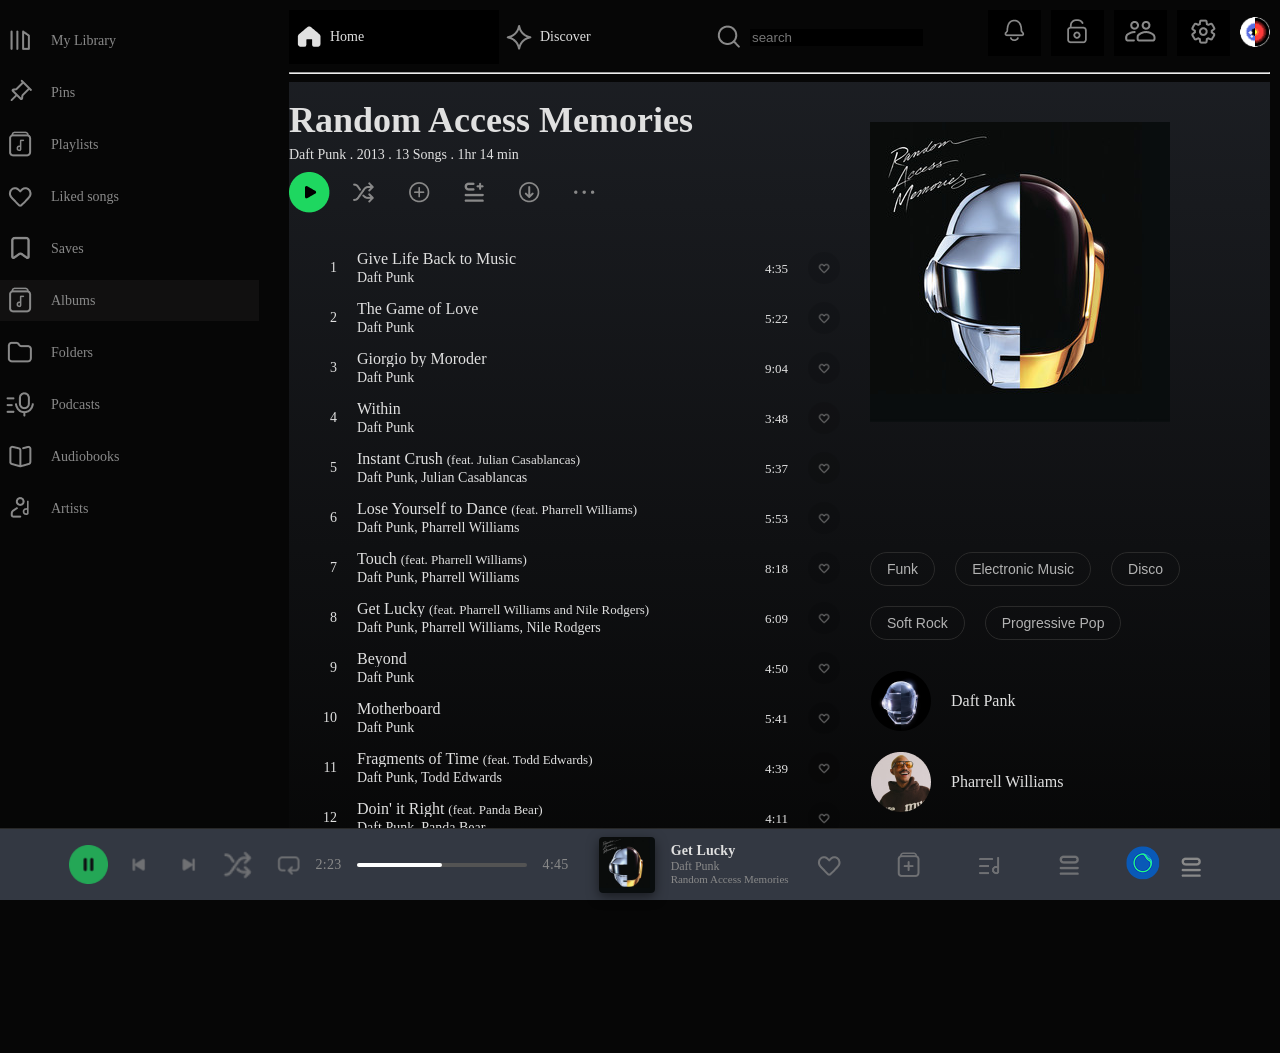
==== album.html @ 06f9d7bf "complete album page" ====
<!DOCTYPE html>
<html lang="en">
<head>
    <meta charset="UTF-8">
    <meta name="viewport" content="width=device-width, initial-scale=1.0">
    <title>Spotify</title>
    <link rel="stylesheet" href="assets/css/reset.css">
    <link rel="stylesheet" href="assets/css/style.css">
</head>
<body>
    
    <section class="main_structure">
            <!-- aside section -->
        <aside class="side-nav">
            <!-- side navigation -->
            <nav class="aside_nav">
                <ul class="aside_nav_items">
                    <li class="main_pages">
                        <div class="each_page">
                            <img src="assets/images/aside/library.png" alt="library icon">
                            <a href="#">My Library</a>
                        </div>
                        <div class="each_page">
                            <img src="assets/images/aside/pin.png" alt="pin icon">
                            <a href="#">Pins</a>
                        </div>
                        <div class="each_page">
                            <img src="assets/images/aside/albums.png" alt="playlist icon">
                            <a href="#">Playlists</a>
                        </div>
                        <div class="each_page">
                            <img src="assets/images/aside/like.png" alt="like icon">
                            <a href="#">Liked songs</a>
                        </div>
                        <div class="each_page">
                            <img src="assets/images/aside/save.png" alt="save icon">
                            <a href="#">Saves</a>
                        </div>
                        <div class="each_page" id="album">
                            <img src="assets/images/aside/albums.png" alt="album icon">
                            <a href="#">Albums</a>
                        </div>
                        <div class="each_page">
                            <img src="assets/images/aside/folder.png" alt="folder icon">
                            <a href="#">Folders</a>
                        </div>
                        <div class="each_page">
                            <img src="assets/images/aside/podcast.png" alt="podcast icon">
                            <a href="#">Podcasts</a>
                        </div>
                        <div class="each_page">
                            <img src="assets/images/aside/audiobook.png" alt="audiobook icon">
                            <a href="#">Audiobooks</a>
                        </div>
                        <div class="each_page">
                            <img src="assets/images/aside/artist.png" alt="artist icon">
                            <a href="#">Artists</a>
                        </div>

                    </li>
                </ul>
            </nav>

        </aside>
        <!-- page header -->
        <section class="first_page">
                <!-- header -->
            <header class="header">
                <nav class="nav_section">
                    <!-- header's main navigation -->
                    <section class="main_section">
                        <div class="home" id="home">
                            <img class="header_btn" src="assets/images/header/home.png" alt="home logo">
                            <a href="index.html">Home</a>
                        </div>
                        <div class="discover">
                            <img class="header_btn" src="assets/images/header/discover.png" alt="discover logo">
                            <a href="#">Discover</a>
                        </div>
                        <div class="search">
                            <img class="header_btn" src="assets/images/header/search.png" alt="search">
                            <input type="text" placeholder="search">
                        </div>
                    </section>
                </nav>

                <!-- action buttons -->
                <section class="actions">
                    <button><img src="assets/images/header/notification.png" alt="notification icon"></button>
                    <button><img src="assets/images/header/lock.png" alt="lock icon"></button>
                    <button><a href="friends.html"><img src="assets/images/header/friends.png" alt="friend icon"></a></button>
                    <button><img src="assets/images/header/settings.png" alt="settings icon"></button>
                    <img class="profile" src="assets/images/header/profile.png" alt="profile picture">
                </section>

            </header>
            <hr>

            <!-- main section -->
            <main class="main_album">
                <section class="playlist">
                    <section class="intro">
                        <h2>Random Access Memories</h2>
                        <p><i>Daft Punk</i> . 2013 . 13 Songs . 1hr 14 min </p>
                        <div class="act">
                            <img src="assets/images/album/pause.png" alt="pause">
                            <img src="assets/images/album/switch.png" alt="switch">
                            <img src="assets/images/album/add.png" alt="add">
                            <img src="assets/images/album/reply.png" alt="reply">
                            <img src="assets/images/album/ofline.png" alt="ofline">
                            <img src="assets/images/album/dots.png" alt="more">
                        </div>
                    </section>
                    <!-- Tracklist Section -->
                    <section class="list">
                    <div class="track-item">
                        <span class="track-number">1</span>
                        <div class="track-info">
                            <span class="track-title">Give Life Back to Music</span>
                            <span class="track-artist">Daft Punk</span>
                        </div>
                        <span class="track-duration">4:35</span>
                        <button class="track-like" aria-label="Like">
                            <img src="assets/images/album/pc-like.png" alt="like">
                        </button>
                    </div>

                    <div class="track-item">
                        <span class="track-number">2</span>
                        <div class="track-info">
                            <span class="track-title">The Game of Love</span>
                            <span class="track-artist">Daft Punk</span>
                        </div>
                        <span class="track-duration">5:22</span>
                        <button class="track-like" aria-label="Like">
                            <img src="assets/images/album/pc-like.png" alt="like">
                        </button>
                    </div>

                    <div class="track-item">
                        <span class="track-number">3</span>
                        <div class="track-info">
                            <span class="track-title">Giorgio by Moroder</span>
                            <span class="track-artist">Daft Punk</span>
                        </div>
                        <span class="track-duration">9:04</span>
                        <button class="track-like" aria-label="Like">
                            <img src="assets/images/album/pc-like.png" alt="like">
                        </button>
                    </div>

                    <div class="track-item">
                        <span class="track-number">4</span>
                        <div class="track-info">
                            <span class="track-title">Within</span>
                            <span class="track-artist">Daft Punk</span>
                        </div>
                        <span class="track-duration">3:48</span>
                        <button class="track-like" aria-label="Like">
                            <img src="assets/images/album/pc-like.png" alt="like">
                        </button>
                    </div>

                    <div class="track-item">
                        <span class="track-number">5</span>
                        <div class="track-info">
                            <span class="track-title">Instant Crush <span class="track-feat">(feat. Julian Casablancas)</span></span>
                            <span class="track-artist">Daft Punk, Julian Casablancas</span>
                        </div>
                        <span class="track-duration">5:37</span>
                        <button class="track-like" aria-label="Like">
                            <img src="assets/images/album/pc-like.png" alt="like">
                        </button>
                    </div>

                    <div class="track-item">
                        <span class="track-number">6</span>
                        <div class="track-info">
                            <span class="track-title">Lose Yourself to Dance <span class="track-feat">(feat. Pharrell Williams)</span></span>
                            <span class="track-artist">Daft Punk, Pharrell Williams</span>
                        </div>
                        <span class="track-duration">5:53</span>
                        <button class="track-like" aria-label="Like">
                            <img src="assets/images/album/pc-like.png" alt="like">
                        </button>
                    </div>

                    <div class="track-item">
                        <span class="track-number">7</span>
                        <div class="track-info">
                            <span class="track-title">Touch <span class="track-feat">(feat. Pharrell Williams)</span></span>
                            <span class="track-artist">Daft Punk, Pharrell Williams</span>
                        </div>
                        <span class="track-duration">8:18</span>
                        <button class="track-like" aria-label="Like">
                            <img src="assets/images/album/pc-like.png" alt="like">
                        </button>
                    </div>

                    <div class="track-item">
                        <span class="track-number">8</span>
                        <div class="track-info">
                            <span class="track-title">Get Lucky <span class="track-feat">(feat. Pharrell Williams and Nile Rodgers)</span></span>
                            <span class="track-artist">Daft Punk, Pharrell Williams, Nile Rodgers</span>
                        </div>
                        <span class="track-duration">6:09</span>
                        <button class="track-like" aria-label="Like">
                            <img src="assets/images/album/pc-like.png" alt="like">
                        </button>
                    </div>

                    <div class="track-item">
                        <span class="track-number">9</span>
                        <div class="track-info">
                            <span class="track-title">Beyond</span>
                            <span class="track-artist">Daft Punk</span>
                        </div>
                        <span class="track-duration">4:50</span>
                        <button class="track-like" aria-label="Like">
                            <img src="assets/images/album/pc-like.png" alt="like">
                        </button>
                    </div>

                    <div class="track-item">
                        <span class="track-number">10</span>
                        <div class="track-info">
                            <span class="track-title">Motherboard</span>
                            <span class="track-artist">Daft Punk</span>
                        </div>
                        <span class="track-duration">5:41</span>
                        <button class="track-like" aria-label="Like">
                            <img src="assets/images/album/pc-like.png" alt="like">
                        </button>
                    </div>

                    <div class="track-item">
                        <span class="track-number">11</span>
                        <div class="track-info">
                            <span class="track-title">Fragments of Time <span class="track-feat">(feat. Todd Edwards)</span></span>
                            <span class="track-artist">Daft Punk, Todd Edwards</span>
                        </div>
                        <span class="track-duration">4:39</span>
                        <button class="track-like" aria-label="Like">
                            <img src="assets/images/album/pc-like.png" alt="like">
                        </button>
                    </div>

                    <div class="track-item">
                        <span class="track-number">12</span>
                        <div class="track-info">
                            <span class="track-title">Doin' it Right <span class="track-feat">(feat. Panda Bear)</span></span>
                            <span class="track-artist">Daft Punk, Panda Bear</span>
                        </div>
                        <span class="track-duration">4:11</span>
                        <button class="track-like" aria-label="Like">
                            <img src="assets/images/album/pc-like.png" alt="like">
                        </button>
                    </div>

                    <div class="track-item">
                        <span class="track-number">13</span>
                        <div class="track-info">
                            <span class="track-title">Contact</span>
                            <span class="track-artist">Daft Punk</span>
                        </div>
                        <span class="track-duration">6:21</span>
                        <button class="track-like" aria-label="Like">
                            <img src="assets/images/album/pc-like.png" alt="like">
                        </button>
                    </div>
                    </section>

                    
                </section>
                <section class="cover">
                    <div class="cover_photo">
                        <img src="assets/images/album/cover.png" alt="cover photo">
                    </div>
                    <div class="btns">
                        <button>Funk</button>
                        <button>Electronic Music</button>
                        <button>Disco</button>
                        <button>Soft Rock</button>
                        <button>Progressive Pop</button>
                    </div>
                    <div class="authors">
                        <div class="each">
                            <img src="assets/images/album/punk.png" alt="Punk">
                            <p>Daft Pank</p>
                        </div>
                        <div class="each">
                            <img src="assets/images/album/williams.png" alt="williams">
                            <p>Pharrell Williams</p>
                        </div>
                        <div class="each">
                            <img src="assets/images/album/rodgers.png" alt="rodgers">
                            <p>Nile Rodgers</p>
                        </div>
                    </div>

                </section>

            </main>

            <footer class="player">
            <!-- controls -->
            <section class="player-controle">
                <div class="controls">
                    <img src="assets/images/footer/pause.png" alt="pause">
                    <img src="assets/images/footer/left.png" alt="left">
                    <img src="assets/images/footer/right.png" alt="right">
                    <img src="assets/images/footer/switch.png" alt="switch">
                    <img src="assets/images/footer/reply.png" alt=reply>
                </div>
                <div class="progress-section">
                    <span>2:23</span>

                    <div class="progress-bar">
                        <div class="progress"></div>
                    </div>

                    <span>4:45</span>
                </div>
            </section>
            <section class="music_and_buttons">
                <!-- Track info -->
                <section class="music">
                    <div class="music_info">
                        <img src="assets/images/footer/song.png" alt="album cover">
                        <div class="track-info">
                            <p class="track-title">Get Lucky</p>
                            <p class="artist">Daft Punk</p>
                            <p class="band">Random Access Memories</p>
                        </div>
                    </div>
                    
                    <div class="track-actions">
                        <img src="assets/images/footer/like.png" alt="like">
                        <img src="assets/images/footer/add.png" alt="add">
                        <img src="assets/images/footer/lyrics.png" alt="playlist">
                        <img src="assets/images/footer/queue.png" alt="queue">
                    </div>
                </section>


                <!-- actions -->
                <section class="player-right">

                    <img src="assets/images/footer/DJ.png" alt="dj">
                    <img src="assets/images/footer/pc-queue.png" alt="pc-queue">

                </section>
                <section class="mobile_icon">
                    <img src="assets/images/footer/mob2.png" alt="add">
                    <img src="assets/images/footer/mob1.png" alt="like">
                </section>

                <section class="footer_nav">
                    <a><img src="assets/images/footer/home.png" alt="home"></a>
                    <a href="#discover"><img src="assets/images/footer/discover.png" alt="discover"></a>
                    <a><img src="assets/images/footer/search.png" alt="search"></a>
                    <a href="mobile_library.html"><img src="assets/images/footer/library.png" alt="library"></a>
                    <a><img src="assets/images/footer/me.png" alt="me"></a>
                    
                </section>
            </section>

            </footer>
        </section>

    </section>

    
    
</body>
</html>
---- assets/css/style.css ----
.first_page {
  flex: 1;
  padding: 10px;
  overflow-x: hidden;
}
.first_page .header {
  display: flex;
  justify-content: center;
  justify-content: space-between;
  max-width: 100%;
}
.first_page .header .main_section {
  display: flex;
  align-items: center;
  text-align: center;
  justify-content: space-between;
}
.first_page .header .main_section .home {
  background-color: rgb(17, 16, 16);
}
.first_page .header .main_section .home, .first_page .header .main_section .discover, .first_page .header .main_section .search {
  width: 210px;
  height: 54px;
  display: flex;
  text-align: center;
  align-items: center;
}
.first_page .header .main_section .home a, .first_page .header .main_section .discover a, .first_page .header .main_section .search a {
  color: #E0E0E0;
  font-weight: 400;
  font-size: 14px;
  letter-spacing: 3%;
}
.first_page .header .main_section .home input, .first_page .header .main_section .discover input, .first_page .header .main_section .search input {
  background-color: black;
  border: none;
  outline: none;
  color: #E0E0E0;
}
.first_page .header .actions {
  gap: 10px;
  display: flex;
  align-items: flex-start;
}
.first_page .header .actions button {
  border: none;
  cursor: pointer;
  background-color: black;
}
.first_page .header .actions .profile {
  width: 30px;
  height: 30px;
  margin-top: 7px;
}

@media (max-width: 1240px) {
  .first_page .header {
    padding: 0 10px;
  }
  .first_page .header .main_section {
    gap: 10px;
  }
  .first_page .header .main_section .home, .first_page .header .main_section .discover, .first_page .header .main_section .search {
    width: 90%;
    height: 48px;
  }
  .first_page .header .main_section .home a, .first_page .header .main_section .discover a, .first_page .header .main_section .search a {
    font-size: 10px;
  }
  .first_page .header .main_section .home input, .first_page .header .main_section .discover input, .first_page .header .main_section .search input {
    width: 80%;
    font-size: 10px;
  }
  .first_page .header .actions {
    gap: 6px;
  }
  .first_page .header .actions button {
    padding: 4px;
    max-width: 70%;
  }
  .first_page .header .actions .profile {
    width: 26px;
    height: 26px;
  }
}
@media (max-width: 768px) {
  .first_page .header .main_section .discover {
    width: 100px;
  }
  .first_page .header .main_section .home {
    width: 100px;
  }
  .first_page .header .main_section .search {
    width: 100px;
  }
  .first_page .header .actions {
    display: none;
  }
}
@media (max-width: 650px) {
  .first_page .header {
    display: none;
  }
  .first_page hr {
    display: none;
  }
}
.player {
  position: fixed;
  bottom: 0;
  left: 0;
  right: 0;
  height: 72px;
  background-color: #333842;
  border-top: 1px solid #282828;
  display: flex;
  align-items: center;
  justify-content: center;
  gap: 30px;
  padding: 0 16px;
  z-index: 100;
}
.player-controle {
  display: flex;
  align-items: center;
  gap: 6px;
  flex: 1;
  max-width: 40%;
}
.player-controle .controls {
  display: flex;
  align-items: center;
  gap: 10px;
}
.player-controle .controls img {
  width: 40px;
  height: 40px;
  cursor: pointer;
  opacity: 0.7;
  transition: opacity 0.2s ease, transform 0.2s ease;
}
.player-controle .progress-section {
  display: flex;
  align-items: center;
  gap: 10px;
  width: 100%;
}
.player-controle .progress-section span {
  font-size: 14px;
  color: #898989;
  min-width: 32px;
  letter-spacing: 0.02em;
}
.player-controle .progress-section span:last-child {
  text-align: right;
}
.player-controle .progress-section .progress-bar {
  flex: 1;
  height: 4px;
  background: #535353;
  border-radius: 2px;
  cursor: pointer;
  position: relative;
  transition: height 0.4s ease;
}
.player-controle .progress-section .progress-bar .progress {
  width: 50%;
  height: 100%;
  background: #ffffff;
  border-radius: 2px;
  position: relative;
  transition: background 0.4s ease;
}
.player .music_and_buttons {
  display: flex;
  justify-content: space-between;
  align-items: center;
  gap: 30px;
}
.player .music_and_buttons .music {
  display: flex;
  align-items: center;
  flex: 1;
  justify-content: space-between;
  gap: 20px;
  min-width: 0;
}
.player .music_and_buttons .music .music_info {
  display: flex;
  align-items: center;
  gap: 16px;
}
.player .music_and_buttons .music .music_info img {
  width: 56px;
  height: 56px;
  border-radius: 4px;
  object-fit: cover;
  box-shadow: 0 4px 12px rgba(0, 0, 0, 0.5);
  flex-shrink: 0;
}
.player .music_and_buttons .music .music_info .track-info {
  display: flex;
  flex-direction: column;
  gap: 2px;
  min-width: 0;
}
.player .music_and_buttons .music .music_info .track-info p {
  margin: 0;
  white-space: nowrap;
  overflow: hidden;
}
.player .music_and_buttons .music .music_info .track-info .track-title {
  font-size: 14px;
  font-weight: 600;
  color: #E0E0E0;
  letter-spacing: 0.01em;
}
.player .music_and_buttons .music .music_info .track-info .track-title:hover {
  text-decoration: underline;
  cursor: pointer;
}
.player .music_and_buttons .music .music_info .track-info .artist {
  font-size: 12px;
  color: #898989;
}
.player .music_and_buttons .music .music_info .track-info .band {
  font-size: 11px;
  color: #898989;
}
.player .music_and_buttons .music .track-actions {
  display: flex;
  align-items: center;
  gap: 40px;
  flex-shrink: 0;
}
.player .music_and_buttons .music .track-actions img {
  width: 40px;
  height: 40px;
  box-shadow: none;
  border-radius: 0;
  cursor: pointer;
  opacity: 0.7;
  transition: opacity 0.2s ease, transform 0.2s ease;
}
.player .music_and_buttons-right {
  display: flex;
  align-items: center;
  gap: 16px;
  flex: 1;
}
.player .music_and_buttons-right img {
  width: 40px;
  height: 40px;
  cursor: pointer;
  opacity: 0.7;
  transition: opacity 0.2s ease, transform 0.2s ease;
}
.player .mobile_icon {
  display: none;
}
.player .footer_nav {
  display: none;
}
@media (max-width: 1240px) {
  .player .music_and_buttons .track-actions, .player .music_and_buttons-right, .player-controle {
    display: none;
  }
}
@media (max-width: 650px) {
  .player {
    display: flex;
    justify-content: center;
    padding: 0 8px;
    bottom: 70px;
  }
  .player .music_and_buttons {
    justify-content: center;
    gap: 8px;
  }
  .player .music_and_buttons .music {
    display: flex;
    justify-content: center;
  }
  .player .music_and_buttons .music .track-actions {
    display: none;
  }
  .player .music_and_buttons .music .music_info {
    gap: 8px;
    display: flex;
    justify-content: center;
  }
  .player .music_and_buttons-right {
    display: none;
  }
  .player .music_and_buttons .player-right {
    display: none;
  }
  .player-controle {
    display: none;
  }
  .player .mobile_icon {
    display: flex;
  }
  .player .footer_nav {
    position: fixed;
    bottom: 0;
    left: 0;
    right: 0;
    height: 72px;
    background-color: #1b1f26;
    border-top: 1px solid #333842;
    display: flex;
    align-items: center;
    justify-content: center;
    gap: 30px;
    padding: 0 16px;
    z-index: 100;
  }
  .player .footer_nav a {
    background-color: #1b1f26;
    cursor: pointer;
  }
}

.main {
  margin: 20px;
  margin-bottom: 150px;
}
.main .filters {
  display: flex;
  gap: 10px;
}
.main .filters button {
  width: 88px;
  height: 35px;
  border-radius: 8px;
  border-style: none;
  background-color: rgba(32, 32, 32, 0.5019607843);
  color: #E0E0E0;
  font-weight: 400;
  font-size: 14px;
  cursor: pointer;
}
.main .filters .full_btn {
  background-color: #E0E0E0;
  color: #111111;
}
.main .scroll {
  display: flex;
  justify-content: space-between;
  align-items: center;
  text-align: center;
  margin: 20px;
}
.main .scroll h2 {
  font-size: 20px;
  font-weight: 700;
  color: #E0E0E0;
  letter-spacing: 3%;
}
.main .mobile_first_section {
  display: none;
}
.main .made_for_you {
  display: flex;
  justify-content: space-between;
  gap: 10px;
}
.main .made_for_you .scroll {
  display: flex;
  justify-content: space-between;
  align-items: center;
  text-align: center;
  margin: 20px;
}
.main .made_for_you .scroll h2 {
  font-size: 20px;
  font-weight: 700;
  color: #E0E0E0;
  letter-spacing: 3%;
}
.main .made_for_you .each_pl {
  display: flex;
  flex-direction: column;
}
.main .made_for_you .each_pl .pl_photo img {
  width: 141px;
  height: 150px;
}
.main .made_for_you .each_pl .pl_info {
  display: flex;
  flex-direction: column;
  width: 141px;
  gap: 5px;
}
.main .made_for_you .each_pl .pl_info .pl_name {
  display: flex;
  justify-content: space-between;
  padding: 5px;
}
.main .made_for_you .each_pl .pl_info .pl_name .pl_title {
  color: #E0E0E0;
  font-weight: 500;
  font-size: 14px;
  letter-spacing: 3%;
}
.main .made_for_you .each_pl .pl_info .pl_name .pl_num {
  font-weight: 500;
  font-size: 14px;
  letter-spacing: 3%;
}
.main .made_for_you .each_pl .pl_info .pl_name #green {
  color: #95E6D3;
}
.main .made_for_you .each_pl .pl_info .pl_name #pink {
  color: #CE6E9A;
}
.main .made_for_you .each_pl .pl_info .pl_name #yellow {
  color: #C3E7B7;
}
.main .made_for_you .each_pl .pl_info p {
  color: #898989;
  font-weight: 500;
  font-size: 12px;
  letter-spacing: 3%;
}
.main .your_top_mixes {
  display: flex;
  justify-content: space-between;
  gap: 8px;
}
.main .your_top_mixes .each_pl {
  display: flex;
  flex-direction: column;
}
.main .your_top_mixes .each_pl .pl_photo img {
  width: 141px;
  height: 150px;
}
.main .your_top_mixes .each_pl .pl_info {
  display: flex;
  flex-direction: column;
  width: 141px;
  gap: 5px;
}
.main .your_top_mixes .each_pl .pl_info .pl_name {
  display: flex;
  justify-content: space-between;
  padding: 5px;
}
.main .your_top_mixes .each_pl .pl_info .pl_name .pl_title {
  color: #E0E0E0;
  font-weight: 500;
  font-size: 14px;
  letter-spacing: 3%;
}
.main .your_top_mixes .each_pl .pl_info .pl_name .pl_num {
  font-weight: 500;
  font-size: 14px;
  letter-spacing: 3%;
}
.main .your_top_mixes .each_pl .pl_info .pl_name #green {
  color: #95E6D3;
}
.main .your_top_mixes .each_pl .pl_info .pl_name #pink {
  color: #CE6E9A;
}
.main .your_top_mixes .each_pl .pl_info .pl_name #yellow {
  color: #C3E7B7;
}
.main .your_top_mixes .each_pl .pl_info p {
  color: #898989;
  font-weight: 500;
  font-size: 12px;
  letter-spacing: 3%;
}
.main .recent {
  display: flex;
  justify-content: space-between;
  align-items: center;
  text-align: center;
  margin: 20px;
}
.main .recent h2 {
  font-size: 20px;
  font-weight: 700;
  color: #E0E0E0;
  letter-spacing: 3%;
}
.main .searches {
  display: flex;
  gap: 10px;
}
.main .searches .each_search {
  position: relative;
  width: 180px;
}
.main .searches .each_search .artist {
  width: 100%;
  border-radius: 10px;
  display: block;
}
.main .searches .each_search .close {
  position: absolute;
  top: 8px;
  right: 8px;
  width: 40px;
  height: 40px;
  cursor: pointer;
}
.main .browse {
  display: flex;
  flex-direction: column;
  gap: 20px;
  margin: 20px;
}
.main .browse h2 {
  font-size: 20px;
  font-weight: 700;
  color: #E0E0E0;
  letter-spacing: 3%;
}
.main .browse p {
  font-size: 18px;
  font-weight: 500;
  color: #E0E0E0;
  letter-spacing: 3%;
}
.main .discover {
  display: flex;
  justify-content: space-between;
  gap: 10px;
}
.main .discover .each_discover_box {
  padding: 15px;
  position: relative;
  overflow: hidden;
}
.main .discover .each_discover_box .discover_title {
  color: white;
  font-size: 22px;
  font-weight: 900;
}
.main .discover .each_discover_box img {
  width: 90px;
  position: absolute;
  top: 70px;
  left: 70px;
  transform: rotate(30deg);
}
.main .discover #madeforu {
  width: 120px;
  height: 120px;
  background-color: #1e3264;
  border-radius: 15px;
}
.main .discover #releases {
  width: 120px;
  height: 120px;
  background-color: #BA5D07;
  border-radius: 15px;
}
.main .discover #classics {
  width: 120px;
  height: 120px;
  background-color: #1E3264;
  border-radius: 15px;
}
.main .discover #charts {
  width: 120px;
  height: 120px;
  background-color: #8D67AB;
  border-radius: 15px;
}
.main .discover #trending {
  width: 120px;
  height: 120px;
  background-color: #B02897;
  border-radius: 15px;
}
.main .discover #discover {
  width: 120px;
  height: 120px;
  background-color: #8D67AB;
  border-radius: 15px;
}
.main .discover #singles {
  width: 120px;
  height: 120px;
  background-color: #777777;
  border-radius: 15px;
}
.main .discover #decades {
  width: 120px;
  height: 120px;
  background-color: #BA5D07;
  border-radius: 15px;
}
.main .ganres_title {
  margin: 15px;
  font-size: 18px;
  font-weight: 500;
  color: #E0E0E0;
  letter-spacing: 3%;
}
.main .ganres {
  display: flex;
  justify-content: space-between;
  gap: 10px;
}
.main .ganres .each_ganres_box {
  padding: 20px;
  position: relative;
  overflow: hidden;
}
.main .ganres .each_ganres_box .ganres_title {
  color: white;
  font-size: 22px;
  font-weight: 900;
}
.main .ganres .each_ganres_box img {
  width: 90px;
  position: absolute;
  top: 79px;
  left: 79px;
  transform: rotate(30deg);
}
.main .ganres #pop {
  width: 120px;
  height: 120px;
  background-color: #148A08;
  border-radius: 15px;
}
.main .ganres #country {
  width: 120px;
  height: 120px;
  background-color: #D84000;
  border-radius: 15px;
}
.main .ganres #hip-hop {
  width: 120px;
  height: 120px;
  background-color: #503750;
  border-radius: 15px;
}
.main .ganres #rock {
  width: 120px;
  height: 120px;
  background-color: #006450;
  border-radius: 15px;
}
.main .ganres #indie {
  width: 120px;
  height: 120px;
  background-color: #E91429;
  border-radius: 15px;
}
.main .ganres #punk {
  width: 120px;
  height: 120px;
  background-color: #1E3264;
  border-radius: 15px;
}
.main .ganres #metal {
  width: 120px;
  height: 120px;
  background-color: #E91429;
  border-radius: 15px;
}
.main .ganres #instrumental {
  width: 120px;
  height: 120px;
  background-color: #537AA1;
  border-radius: 15px;
}
@media (max-width: 1240px) {
  .main .made_for_you, .main .your_top_mixes {
    overflow-x: hidden;
    margin-top: 20px;
  }
  .main .discover, .main .ganres {
    flex-wrap: wrap;
    justify-content: center;
  }
}
@media (max-width: 768px) {
  .main .scroll {
    display: none;
  }
  .main .discover .each_discover_box {
    width: 100px !important;
    height: 100px !important;
  }
  .main .ganres {
    flex-wrap: wrap;
  }
  .main .ganres .each_ganres_box {
    width: 100px !important;
    height: 100px !important;
  }
}

@media (max-width: 650px) {
  .main .mobile_first_section {
    margin-top: 20px;
    display: flex;
    justify-content: center;
    flex-wrap: wrap;
    gap: 5px;
  }
  .main .mobile_first_section .each_mobile {
    display: flex;
    justify-content: flex-start;
    gap: 15px;
    align-items: center;
    width: 135px;
    height: 38px;
    background-color: #202020;
    gap: 1px;
  }
  .main .mobile_first_section .each_mobile .photo img {
    width: 30px;
    height: 30px;
    margin-right: 5px;
  }
  .main .mobile_first_section .each_mobile .texts h3 {
    font-size: 14px;
    font-weight: 400;
    color: #E0E0E0;
  }
  .main .mobile_first_section .each_mobile .texts p {
    font-size: 12px;
    color: #898989;
  }
}
.aside_nav {
  padding-top: 20px;
  width: 259px;
}
.aside_nav .main_pages {
  display: flex;
  flex-direction: column;
  gap: 11px;
}
.aside_nav .main_pages .each_page {
  display: flex;
  gap: 10px;
  align-items: center;
}
.aside_nav .main_pages .each_page a {
  font-weight: 400;
  font-size: 14px;
  letter-spacing: 3%;
  color: #898989;
}
.aside_nav .main_pages .each_page a:hover {
  font-size: 18px;
  font-weight: 600;
  transition: all 0.1s ease;
}
.aside_nav .main_pages .each_page a:active {
  color: white;
}
@media (max-width: 1240px) {
  .aside_nav {
    width: 200px;
  }
  .aside_nav .main_pages .each_page a {
    font-size: 13px;
  }
}
@media (max-width: 768px) {
  .aside_nav {
    width: 150px;
  }
  .aside_nav .main_pages .each_page a {
    font-size: 12px;
  }
}
@media (max-width: 650px) {
  .aside_nav {
    display: none;
  }
}

*, *::before, *::after {
  box-sizing: border-box;
}

body {
  overflow-x: hidden;
}

#album {
  background-color: rgb(17, 16, 16);
}

#home {
  background-color: black;
}

.main_structure {
  margin-bottom: 150px;
}
.main_structure .main_album {
  background: linear-gradient(180deg, rgba(51, 56, 66, 0.47) 0%, rgba(6, 6, 6, 0.47) 100%);
  display: flex;
  justify-content: space-around;
  gap: 10px;
  width: 100%;
}
.main_structure .main_album .playlist {
  display: flex;
  flex-direction: column;
  margin-top: 20px;
  width: 100%;
}
.main_structure .main_album .playlist .intro {
  display: flex;
  flex-direction: column;
  gap: 10px;
}
.main_structure .main_album .playlist .intro h2 {
  color: #E0E0E0;
  font-size: 36px;
  font-weight: 700;
}
.main_structure .main_album .playlist .intro p {
  color: #E0E0E0;
  font-size: 14px;
}
.main_structure .main_album .playlist .intro .act {
  display: flex;
  gap: 14px;
  flex-wrap: wrap;
}
.main_structure .main_album .list {
  width: 100%;
  margin-top: 30px;
}
.main_structure .main_album .track-item {
  display: grid;
  grid-template-columns: 32px 1fr auto 36px;
  align-items: center;
  gap: 20px;
  padding: 8px 16px;
  border-radius: 4px;
  cursor: pointer;
  transition: background 0.15s ease;
}
.main_structure .main_album .track-item:hover {
  background: rgba(255, 255, 255, 0.06);
}
.main_structure .main_album .track-number {
  font-size: 14px;
  font-weight: 500;
  color: #E0E0E0;
  text-align: right;
  user-select: none;
}
.main_structure .main_album .track-info {
  display: flex;
  flex-direction: column;
  gap: 4px;
  min-width: 0;
}
.main_structure .main_album .track-title {
  font-size: 16px;
  font-weight: 500;
  color: #E0E0E0;
  white-space: nowrap;
  overflow: hidden;
  text-overflow: ellipsis;
}
.main_structure .main_album .track-feat {
  font-weight: 400;
  font-size: 13px;
  color: #E0E0E0;
  white-space: nowrap;
  overflow: hidden;
  text-overflow: ellipsis;
}
.main_structure .main_album .track-artist {
  font-size: 14px;
  color: #E0E0E0;
  white-space: nowrap;
  overflow: hidden;
  text-overflow: ellipsis;
}
.main_structure .main_album .track-duration {
  font-size: 13px;
  color: #E0E0E0;
}
.main_structure .main_album .track-like {
  display: flex;
  align-items: center;
  justify-content: center;
  width: 32px;
  height: 32px;
  border: none;
  background-color: rgba(0, 0, 0, 0.1);
  border-radius: 50%;
  cursor: pointer;
}
.main_structure .main_album .track-like img {
  width: 18px;
  height: 18px;
}
.main_structure .main_album .cover {
  display: flex;
  flex-direction: column;
  gap: 30px;
  margin-top: 40px;
}
.main_structure .main_album .cover .cover_photo {
  width: 400px;
  height: 400px;
  object-fit: cover;
}
.main_structure .main_album .cover .btns {
  display: flex;
  flex-wrap: wrap;
  max-width: 350px;
  gap: 20px;
}
.main_structure .main_album .cover .btns button {
  padding: 8px 16px;
  border-radius: 999px;
  border: 1px solid #2a2a2a;
  background: transparent;
  color: #b3b3b3;
  font-size: 14px;
  cursor: pointer;
  transition: all 0.2s ease;
}
.main_structure .main_album .cover .btns button:hover {
  border-color: #fff;
  color: #fff;
}
.main_structure .main_album .cover .authors {
  display: flex;
  flex-direction: column;
  gap: 20px;
}
.main_structure .main_album .cover .authors .each {
  display: flex;
  align-items: center;
  gap: 20px;
}
.main_structure .main_album .cover .authors .each img {
  width: 61px;
  height: 61px;
  object-fit: cover;
}
.main_structure .main_album .cover .authors .each p {
  font-size: 16px;
  font-weight: 500;
  color: #E0E0E0;
}

@media (max-width: 1240px) {
  .main_structure .main_album {
    flex-direction: column;
    align-items: center;
    padding: 20px;
    gap: 40px;
  }
  .main_structure .cover {
    align-items: center;
    text-align: center;
  }
  .main_structure .cover .cover_photo {
    width: 300px;
    height: 300px;
  }
  .main_structure .cover .btns {
    justify-content: center;
  }
  .main_structure .track-item {
    grid-template-columns: 24px 1fr auto 32px;
    gap: 15px;
  }
}
@media (max-width: 670px) {
  .main_structure {
    margin-bottom: 120px;
  }
  .main_structure .playlist .intro h2 {
    font-size: 22px;
  }
  .main_structure .playlist .intro p {
    font-size: 12px;
  }
  .main_structure .track-item {
    grid-template-columns: 20px 1fr auto;
    gap: 10px;
    padding: 6px 10px;
  }
  .main_structure .track-like {
    display: none;
  }
  .main_structure .track-title {
    font-size: 14px;
  }
  .main_structure .track-artist {
    font-size: 12px;
  }
  .main_structure .track-duration {
    font-size: 12px;
  }
  .main_structure .cover .cover_photo {
    width: 220px;
    height: 220px;
  }
  .main_structure .cover .btns {
    gap: 10px;
  }
  .main_structure .cover .btns button {
    font-size: 12px;
    padding: 6px 12px;
  }
  .main_structure .cover .authors .each img {
    width: 45px;
    height: 45px;
  }
  .main_structure .cover .authors .each p {
    font-size: 14px;
  }
}
.friend_list {
  display: flex;
  flex-direction: column;
  gap: 20px;
  padding-top: 20px;
  width: 265px;
}
.friend_list .aside_title {
  display: flex;
  justify-content: space-between;
  align-items: center;
}
.friend_list .aside_title p {
  color: #E0E0E0;
  font-size: 14px;
  font-weight: 500;
  letter-spacing: 3%;
}
.friend_list .friend_list {
  display: flex;
  flex-direction: column;
  gap: 10px;
}
.friend_list .friend_list .each_friend {
  display: flex;
  align-items: center;
  gap: 10px;
}
.friend_list .friend_list .each_friend .friend_info {
  display: flex;
  flex-direction: column;
  gap: 4px;
}
.friend_list .friend_list .each_friend .friend_info p {
  color: #E0E0E0;
  font-size: 12px;
  letter-spacing: 3%;
}
.friend_list .friend_list .each_friend .friend_img img {
  width: 40px;
  height: 40px;
  border-radius: 100px;
}

.library_mob_header {
  display: flex;
  align-items: center;
  gap: 10px;
  padding: 14px 16px;
  background: #0b0b0b;
}
.library_mob_header input {
  flex: 1;
  height: 38px;
  border-radius: 10px;
  border: none;
  background: #1e1e1e;
  padding-left: 14px;
  color: #fff;
  font-size: 14px;
}
.library_mob_header a {
  display: flex;
  align-items: center;
  justify-content: center;
}
.library_mob_header a img {
  width: 20px;
  height: 20px;
  opacity: 0.8;
}

.library_mob_main {
  padding: 20px 16px;
}

.filter {
  display: flex;
  gap: 20px;
  margin-bottom: 20px;
}
.filter .menu {
  display: flex;
  align-items: center;
  gap: 6px;
  cursor: pointer;
}
.filter .menu img {
  width: 18px;
  height: 18px;
}
.filter .menu p {
  font-size: 14px;
  color: #cfcfcf;
}

.library_list {
  display: flex;
  flex-direction: column;
}

.library_item {
  display: flex;
  align-items: center;
  justify-content: space-between;
  padding: 18px 0;
  border-bottom: 1px solid #1c1c1c;
}
.library_item p {
  font-size: 16px;
  color: #e0e0e0;
}
.library_item img {
  width: 18px;
  height: 18px;
  opacity: 0.7;
}

body {
  background-color: #060606;
}

.main_structure {
  display: flex;
  gap: 20px;
}

/*# sourceMappingURL=style.css.map */
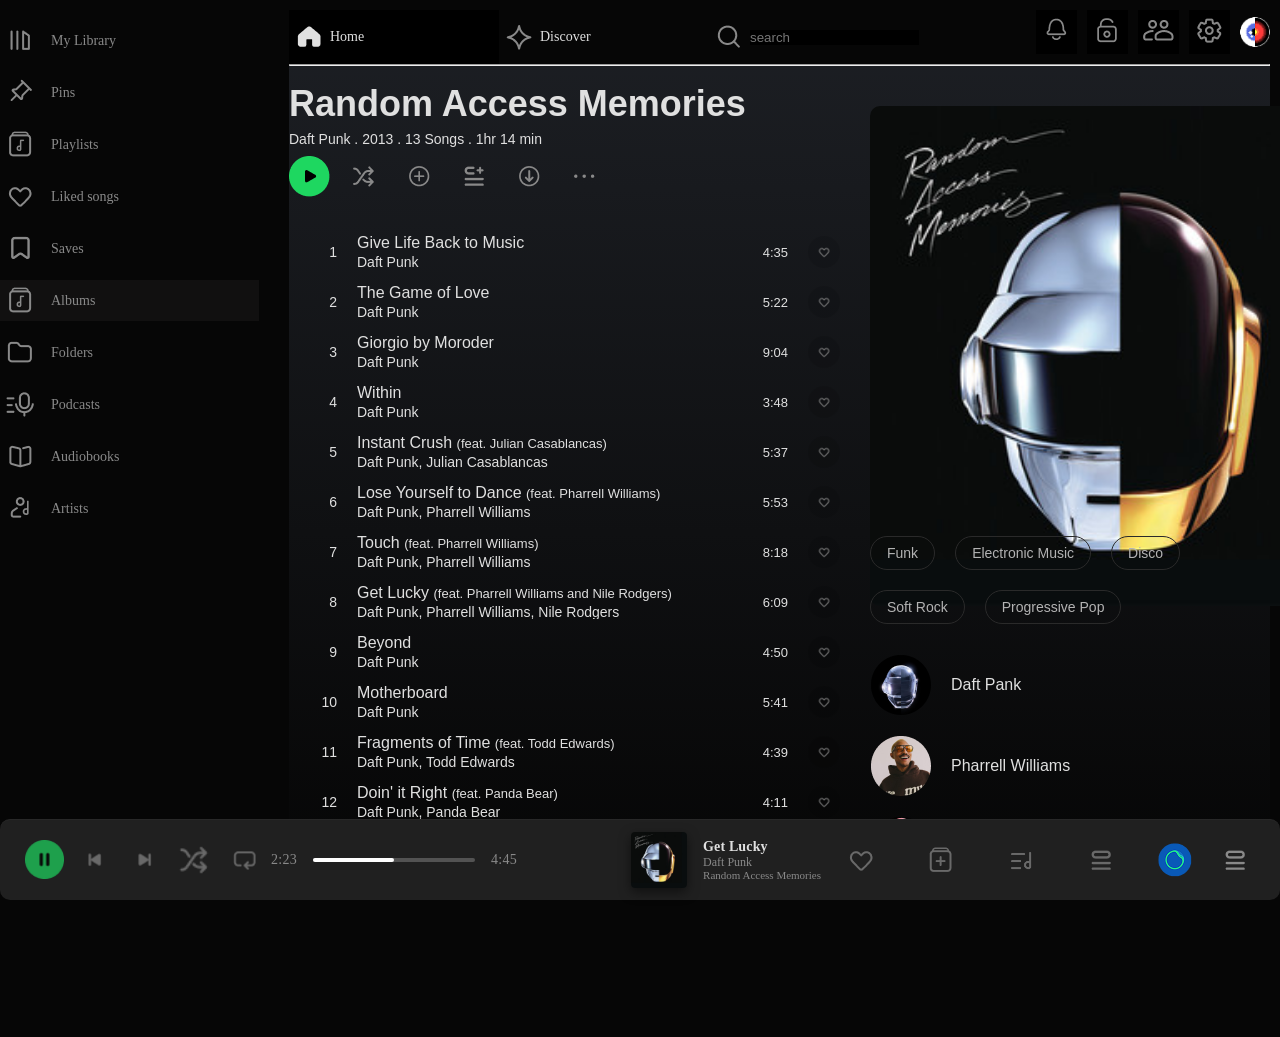
==== commit 467af40a: "change structure" ====
--- a/album.html
+++ b/album.html
@@ -30,7 +30,7 @@
                         </div>
                         <div class="each_page">
                             <img src="assets/images/aside/like.png" alt="like icon">
-                            <a href="#">Liked songs</a>
+                            <a href="song.html">Liked songs</a>
                         </div>
                         <div class="each_page">
                             <img src="assets/images/aside/save.png" alt="save icon">
@@ -46,7 +46,7 @@
                         </div>
                         <div class="each_page">
                             <img src="assets/images/aside/podcast.png" alt="podcast icon">
-                            <a href="#">Podcasts</a>
+                            <a href="podcast.html">Podcasts</a>
                         </div>
                         <div class="each_page">
                             <img src="assets/images/aside/audiobook.png" alt="audiobook icon">
@@ -75,7 +75,7 @@
                         </div>
                         <div class="discover">
                             <img class="header_btn" src="assets/images/header/discover.png" alt="discover logo">
-                            <a href="#">Discover</a>
+                            <a href="discover.html">Discover</a>
                         </div>
                         <div class="search">
                             <img class="header_btn" src="assets/images/header/search.png" alt="search">
--- a/assets/css/style.css
+++ b/assets/css/style.css
@@ -1027,6 +1027,609 @@
     font-size: 14px;
   }
 }
+*, *::before, *::after {
+  box-sizing: border-box;
+}
+
+body {
+  overflow-x: hidden;
+}
+
+#discover {
+  background-color: rgb(17, 16, 16);
+}
+
+#home {
+  background-color: black;
+}
+
+.playlist_section {
+  background: linear-gradient(180deg, rgba(80, 120, 110, 0.9) 0%, rgb(20, 20, 20) 80%);
+  padding: 40px;
+  height: 100vh;
+}
+.playlist_section .playlist_container {
+  display: flex;
+  gap: 60px;
+  align-items: center;
+  justify-content: center;
+}
+.playlist_section .playlist_cover img {
+  width: 300px;
+  height: 420px;
+  object-fit: cover;
+  border-radius: 12px;
+}
+.playlist_section .playlist_info {
+  display: flex;
+  flex-direction: column;
+  gap: 20px;
+}
+.playlist_section .playlist_top {
+  display: flex;
+  align-items: center;
+  gap: 20px;
+}
+.playlist_section .playlist_top .small_cover {
+  width: 90px;
+  height: 90px;
+  border-radius: 8px;
+  object-fit: cover;
+}
+.playlist_section .playlist_top h1 {
+  color: white;
+  font-size: 28px;
+  margin-bottom: 6px;
+}
+.playlist_section .playlist_top p {
+  color: #9ca3af;
+  font-size: 14px;
+}
+.playlist_section .playlist_controls {
+  display: flex;
+  align-items: center;
+  gap: 14px;
+}
+.playlist_section .playlist_controls button {
+  background: none;
+  border: none;
+  cursor: pointer;
+}
+.playlist_section .playlist_controls .play_btn {
+  width: 30px;
+  height: 30px;
+  border-radius: 50%;
+  background: #1db954;
+  display: flex;
+  align-items: center;
+  justify-content: center;
+}
+.playlist_section .playlist_controls .play_btn img {
+  width: 18px;
+}
+.playlist_section .playlist_controls .icon_btn img {
+  width: 20px;
+  opacity: 0.8;
+}
+.playlist_section .playlist_tags {
+  display: flex;
+  gap: 10px;
+}
+.playlist_section .playlist_tags span {
+  background: #1f2933;
+  color: #cbd5e1;
+  padding: 6px 14px;
+  border-radius: 20px;
+  font-size: 13px;
+}
+
+.playlist2_section {
+  background: linear-gradient(180deg, #401D06 0%, #121212 80%);
+  padding: 40px;
+}
+.playlist2_section .playlist2_container {
+  display: flex;
+  gap: 60px;
+  align-items: center;
+  justify-content: center;
+}
+.playlist2_section .playlist2_cover img {
+  width: 300px;
+  height: 420px;
+  object-fit: cover;
+  border-radius: 12px;
+}
+.playlist2_section .playlist2_info {
+  display: flex;
+  flex-direction: column;
+  gap: 20px;
+}
+.playlist2_section .playlist2_top {
+  display: flex;
+  align-items: center;
+  gap: 20px;
+}
+.playlist2_section .playlist2_top .small_cover {
+  width: 90px;
+  height: 90px;
+  border-radius: 8px;
+  object-fit: cover;
+}
+.playlist2_section .playlist2_top h1 {
+  color: white;
+  font-size: 28px;
+  margin-bottom: 6px;
+}
+.playlist2_section .playlist2_top p {
+  color: #9ca3af;
+  font-size: 14px;
+}
+.playlist2_section .playlist_controls {
+  display: flex;
+  align-items: center;
+  gap: 14px;
+}
+.playlist2_section .playlist_controls button {
+  background: none;
+  border: none;
+  cursor: pointer;
+}
+.playlist2_section .playlist_controls .play_btn {
+  width: 30px;
+  height: 30px;
+  border-radius: 50%;
+  background: #1db954;
+  display: flex;
+  align-items: center;
+  justify-content: center;
+}
+.playlist2_section .playlist_controls .play_btn img {
+  width: 18px;
+}
+.playlist2_section .playlist_controls .icon_btn img {
+  width: 20px;
+  opacity: 0.8;
+}
+.playlist2_section .playlist_tags {
+  display: flex;
+  gap: 10px;
+}
+.playlist2_section .playlist_tags span {
+  background: #1f2933;
+  color: #cbd5e1;
+  padding: 6px 14px;
+  border-radius: 20px;
+  font-size: 13px;
+}
+
+@media (max-width: 650px) {
+  .playlist_section {
+    padding: 20px;
+    height: auto;
+  }
+  .playlist_section .playlist_container {
+    flex-direction: column;
+    gap: 30px;
+    text-align: center;
+  }
+  .playlist_section .playlist_cover img {
+    width: 220px;
+    height: 300px;
+  }
+  .playlist_section .playlist_top {
+    flex-direction: column;
+    gap: 10px;
+  }
+  .playlist2_section {
+    padding: 20px;
+  }
+  .playlist2_section .playlist2_container {
+    flex-direction: column;
+    gap: 30px;
+    text-align: center;
+  }
+  .playlist2_section .playlist2_cover img {
+    width: 220px;
+    height: 300px;
+  }
+  .playlist2_section .playlist2_top {
+    flex-direction: column;
+    gap: 10px;
+  }
+}
+.episode_main {
+  background: linear-gradient(180deg, rgba(165, 96, 42, 0.47) 0%, rgba(6, 6, 6, 0.47) 100%);
+  display: flex;
+  justify-content: space-between;
+  gap: 10px;
+}
+.episode_main .episode_intro {
+  display: flex;
+  flex-direction: column;
+  gap: 30px;
+  margin: 30px;
+}
+.episode_main .episode_intro .episode-header h3 {
+  color: #E0E0E0;
+  letter-spacing: 3%;
+  font-weight: 700;
+  font-size: 36px;
+  margin-bottom: 20px;
+}
+.episode_main .episode_intro .episode-header p {
+  color: #E0E0E0;
+  letter-spacing: 3%;
+  font-weight: 500;
+  font-size: 14px;
+}
+.episode_main .episode_intro .episode-actions {
+  display: flex;
+  align-items: center;
+  gap: 14px;
+  margin-top: 10px;
+}
+.episode_main .episode_intro .episode-actions button {
+  background: transparent;
+  border: none;
+  cursor: pointer;
+}
+.episode_main .episode_intro .episode-actions button img {
+  width: 40px;
+  height: 40px;
+}
+.episode_main .episode_intro .episode_img img {
+  width: 100%;
+  max-width: 700px;
+  height: auto;
+}
+.episode_main .about_episode {
+  display: flex;
+  width: 30%;
+  flex-direction: column;
+  margin-top: 30px;
+  gap: 30px;
+}
+.episode_main .about_episode .playlist_img {
+  width: 100%;
+  max-width: 250px;
+  height: auto;
+}
+.episode_main .about_episode .description {
+  display: flex;
+  flex-direction: column;
+  gap: 40px;
+}
+.episode_main .about_episode .description h4 {
+  color: #E0E0E0;
+  letter-spacing: 3%;
+  font-weight: 700;
+  font-size: 20px;
+}
+.episode_main .about_episode .description p {
+  color: #E0E0E0;
+  letter-spacing: 3%;
+  font-weight: 400;
+  font-size: 16px;
+}
+
+@media (max-width: 1224px) {
+  .episode_main {
+    flex-direction: column;
+    gap: 30px;
+  }
+  .episode_main .episode_intro {
+    margin: 20px;
+  }
+  .episode_main .episode_intro .episode-header h3 {
+    font-size: 30px;
+  }
+  .episode_main .about_episode {
+    width: 100%;
+    margin: 20px;
+  }
+  .episode_main .about_episode .playlist_img {
+    max-width: 200px;
+  }
+}
+@media (max-width: 768px) {
+  .episode_main {
+    padding: 10px;
+  }
+  .episode_main .episode_intro {
+    margin: 10px;
+    gap: 20px;
+  }
+  .episode_main .episode_intro .episode-header h3 {
+    font-size: 24px;
+  }
+  .episode_main .episode_intro .episode-header p {
+    font-size: 13px;
+  }
+  .episode_main .episode_intro .episode-actions {
+    gap: 10px;
+  }
+  .episode_main .episode_intro .episode-actions button img {
+    width: 32px;
+    height: 32px;
+  }
+  .episode_main .about_episode {
+    gap: 20px;
+  }
+  .episode_main .about_episode .playlist_img {
+    max-width: 150px;
+  }
+  .episode_main .about_episode .description {
+    gap: 20px;
+  }
+  .episode_main .about_episode .description h4 {
+    font-size: 18px;
+  }
+  .episode_main .about_episode .description p {
+    font-size: 14px;
+  }
+}
+*, *::before, *::after {
+  box-sizing: border-box;
+}
+
+body {
+  overflow-x: hidden;
+}
+
+#podcast {
+  background-color: rgb(17, 16, 16);
+}
+
+#home {
+  background-color: black;
+}
+
+.podcast_sec {
+  background: linear-gradient(180deg, rgba(165, 96, 42, 0.47) 0%, rgba(6, 6, 6, 0.47) 100%);
+  display: flex;
+  justify-content: space-between;
+  gap: 10px;
+}
+.podcast_sec .podcast_main {
+  display: flex;
+  flex-direction: column;
+  gap: 20px;
+  margin: 30px;
+}
+.podcast_sec .podcast_main .main_podcast_title {
+  display: flex;
+  flex-direction: column;
+  gap: 10px;
+}
+.podcast_sec .podcast_main .main_podcast_title h1 {
+  color: #E0E0E0;
+  letter-spacing: 3%;
+  font-weight: 700;
+  font-size: 36px;
+}
+.podcast_sec .podcast_main .main_podcast_title p {
+  color: #E0E0E0;
+  letter-spacing: 3%;
+  font-weight: 500;
+  font-size: 14px;
+}
+.podcast_sec .podcast_main .main_podcast_title .podcast_btns {
+  display: flex;
+  gap: 10px;
+}
+.podcast_sec .podcast_main .main_podcast_title .podcast_btns button {
+  border-radius: 44px;
+  background-color: transparent;
+  border: 2px solid rgba(137, 137, 137, 0.2509803922);
+  color: #E0E0E0;
+  letter-spacing: 3%;
+  font-weight: 400;
+  font-size: 14px;
+}
+.podcast_sec .podcast_main .podcast_filters {
+  display: flex;
+  justify-content: space-between;
+  align-items: center;
+  text-align: center;
+}
+.podcast_sec .podcast_main .podcast_filters .title_pod p {
+  color: #E0E0E0;
+  letter-spacing: 3%;
+  font-weight: 700;
+  font-size: 20px;
+}
+.podcast_sec .podcast_main .podcast_filters .filters {
+  display: flex;
+  gap: 10px;
+  text-align: center;
+  align-items: center;
+}
+.podcast_sec .podcast_main .podcast_filters .filters p {
+  color: #E0E0E0;
+  letter-spacing: 3%;
+  font-weight: 400;
+  font-size: 14px;
+}
+.podcast_sec .podcast_main .podcast_filters .filters img {
+  width: 40px;
+  height: 40px;
+}
+.podcast_sec .podcast_main .podcasts {
+  background: transparent;
+  padding: 20px;
+  display: flex;
+  flex-direction: column;
+  gap: 20px;
+}
+.podcast_sec .podcast_main .podcasts .podcast {
+  display: flex;
+  gap: 16px;
+  padding-bottom: 20px;
+  border-bottom: 1px solid #2a2a2a;
+}
+.podcast_sec .podcast_main .podcasts .podcast img {
+  width: 120px;
+  height: 120px;
+  object-fit: cover;
+  border-radius: 6px;
+}
+.podcast_sec .podcast_main .podcasts .podcast .podcast-info {
+  display: flex;
+  flex-direction: column;
+  gap: 10px;
+  color: #e0e0e0;
+}
+.podcast_sec .podcast_main .podcasts .podcast .podcast-header h3 {
+  font-size: 18px;
+  margin-bottom: 4px;
+}
+.podcast_sec .podcast_main .podcasts .podcast .podcast-header .date {
+  font-size: 14px;
+  color: #a7a7a7;
+}
+.podcast_sec .podcast_main .podcasts .podcast .description {
+  font-size: 14px;
+  color: #a7a7a7;
+  max-width: 700px;
+}
+.podcast_sec .podcast_main .podcasts .podcast .podcast-actions {
+  display: flex;
+  align-items: center;
+  gap: 14px;
+  margin-top: 10px;
+}
+.podcast_sec .podcast_main .podcasts .podcast .podcast-actions button {
+  background: transparent;
+  border: none;
+  cursor: pointer;
+}
+.podcast_sec .podcast_main .podcasts .podcast .podcast-actions button img {
+  width: 20px;
+  height: 20px;
+}
+.podcast_sec .podcast_main .podcasts .podcast .podcast-actions .play {
+  background: #1ed760;
+  width: 36px;
+  height: 36px;
+  border-radius: 50%;
+  display: flex;
+  align-items: center;
+  justify-content: center;
+}
+.podcast_sec .podcast_main .podcasts .podcast .podcast-actions .play img {
+  width: 16px;
+}
+.podcast_sec .cover {
+  display: flex;
+  flex-direction: column;
+  justify-content: flex-start;
+  gap: 40px;
+  margin: 30px;
+}
+.podcast_sec .cover .cover_photo img {
+  width: 320px;
+  height: 320px;
+  border-radius: 10px;
+}
+.podcast_sec .cover .cover_info {
+  display: flex;
+  flex-direction: column;
+  gap: 10px;
+}
+.podcast_sec .cover .cover_info h3 {
+  color: #E0E0E0;
+  letter-spacing: 3%;
+  font-weight: 700;
+  font-size: 20x;
+}
+.podcast_sec .cover .cover_info p {
+  color: #E0E0E0;
+  letter-spacing: 3%;
+  font-weight: 400;
+  font-size: 16px;
+}
+.podcast_sec .cover .btns {
+  display: flex;
+  flex-wrap: wrap;
+  max-width: 350px;
+  gap: 20px;
+}
+.podcast_sec .cover .btns button {
+  padding: 8px 16px;
+  border-radius: 999px;
+  border: 1px solid #2a2a2a;
+  background: transparent;
+  color: #b3b3b3;
+  font-size: 14px;
+  cursor: pointer;
+  transition: all 0.2s ease;
+}
+.podcast_sec .cover .btns button:hover {
+  border-color: #fff;
+  color: #fff;
+}
+@media (max-width: 1200px) {
+  .podcast_sec .cover {
+    display: none;
+  }
+}
+@media (max-width: 768px) {
+  .podcast_sec .podcast img {
+    width: 70px;
+    height: 70px;
+  }
+}
+@media (max-width: 650px) {
+  .podcast_sec .podcast_sec {
+    flex-direction: column;
+  }
+  .podcast_sec .podcast_main {
+    margin: 15px !important;
+  }
+  .podcast_sec .main_podcast_title h1 {
+    font-size: 26px !important;
+  }
+  .podcast_sec .main_podcast_title p {
+    font-size: 13px;
+  }
+  .podcast_sec .main_podcast_title .podcast_btns {
+    flex-wrap: wrap;
+  }
+  .podcast_sec .podcast_filters {
+    flex-direction: column;
+    align-items: flex-start;
+    gap: 10px;
+  }
+  .podcast_sec .podcasts .podcast {
+    gap: 10px;
+  }
+  .podcast_sec .podcasts .podcast img {
+    max-width: 80px;
+    max-height: 80px;
+  }
+  .podcast_sec .podcasts .podcast .podcast-header h3 {
+    font-size: 10px;
+  }
+  .podcast_sec .podcasts .podcast .podcast-header .date {
+    font-size: 12px;
+  }
+  .podcast_sec .podcasts .podcast .description {
+    font-size: 10px;
+  }
+  .podcast_sec .podcasts .podcast .podcast-actions {
+    flex-wrap: wrap;
+    gap: 10px;
+  }
+  .podcast_sec .podcasts .podcast .podcast-actions button img {
+    width: 18px;
+    height: 18px;
+  }
+  .podcast_sec .podcasts .podcast .podcast-actions .play {
+    width: 32px;
+    height: 32px;
+  }
+}
+
 .friend_list {
   display: flex;
   flex-direction: column;
@@ -1145,6 +1748,315 @@
   opacity: 0.7;
 }
 
+* {
+  margin: 0;
+  padding: 0;
+  box-sizing: border-box;
+  font-family: arial;
+}
+
+body {
+  background: #202020;
+  color: #e5e5e5;
+}
+
+/* MAIN */
+.main {
+  padding: 40px;
+  overflow: auto;
+  background: #202020;
+}
+
+/* SONG HEADER */
+.song-header {
+  display: flex;
+  gap: 40px;
+  margin-bottom: 40px;
+}
+
+.cover img {
+  width: 500px;
+  height: 500px;
+  border-radius: 10px;
+}
+
+.song-info h2 {
+  font-size: 34px;
+  margin-bottom: 15px;
+}
+.song-info .meta {
+  color: #b3b3b3;
+  margin-bottom: 20px;
+}
+.song-info .meta span {
+  margin-right: 10px;
+  font-size: 14px;
+}
+.song-info .controls {
+  display: flex;
+  gap: 10px;
+  margin-bottom: 20px;
+}
+.song-info .controls button {
+  background: #202020;
+  border: none;
+  color: #e5e5e5;
+  padding: 10px 14px;
+  border-radius: 50%;
+  cursor: pointer;
+}
+.song-info .controls button.play {
+  background: #202020;
+  color: black;
+  font-size: 18px;
+}
+.song-info .genres span {
+  border: 1px solid #444;
+  padding: 6px 14px;
+  border-radius: 20px;
+  margin-right: 10px;
+  font-size: 14px;
+  color: #b3b3b3;
+}
+.song-info .artists {
+  margin-top: 20px;
+  display: flex;
+  flex-direction: column;
+  gap: 12px;
+}
+.song-info .artist {
+  display: flex;
+  gap: 10px;
+  align-items: center;
+}
+.song-info .artist img {
+  width: 61px;
+  height: 61px;
+  border-radius: 50%;
+}
+.song-info .artist p {
+  font-size: 16px;
+}
+.song-info .artist span {
+  font-size: 16px;
+  color: #b3b3b3;
+}
+
+/* LYRICS */
+.tabs {
+  display: flex;
+  gap: 30px;
+  margin-bottom: 20px;
+}
+.tabs span {
+  color: #b3b3b3;
+  cursor: pointer;
+}
+.tabs .active {
+  color: #1db954;
+  border-bottom: 2px solid #1db954;
+  padding-bottom: 4px;
+}
+
+.icons-text {
+  display: flex;
+  gap: 180px;
+}
+
+.icons {
+  display: flex;
+  flex-direction: column;
+}
+
+.text p {
+  font-size: 28px;
+  margin-bottom: 10px;
+}
+
+/* PLAYER */
+.player {
+  grid-column: 1/3;
+  background: #202020;
+  display: flex;
+  justify-content: space-between;
+  align-items: center;
+  padding: 15px 30px;
+}
+
+.player-left {
+  display: flex;
+  gap: 10px;
+  align-items: center;
+}
+.player-left img {
+  width: 50px;
+}
+.player-left span {
+  color: #b3b3b3;
+  font-size: 12px;
+}
+
+.player-controls {
+  display: flex;
+  gap: 10px;
+  justify-content: center;
+  margin-bottom: 5px;
+}
+.player-controls button {
+  background: none;
+  border: none;
+  color: #e5e5e5;
+  cursor: pointer;
+}
+.player-controls button.play {
+  background: #1db954;
+  width: 35px;
+  height: 35px;
+  border-radius: 50%;
+  color: #202020;
+}
+
+.progress {
+  display: flex;
+  align-items: center;
+  gap: 10px;
+}
+
+.bar {
+  width: 300px;
+  height: 4px;
+  background: #2a2a2a;
+  border-radius: 5px;
+  position: relative;
+}
+
+.fill {
+  width: 40%;
+  height: 100%;
+  background: #1db954;
+  border-radius: 5px;
+}
+
+.player-right {
+  display: flex;
+  gap: 10px;
+}
+.player-right button {
+  background: none;
+  border: none;
+  color: #e5e5e5;
+  cursor: pointer;
+}
+
+.player {
+  position: fixed;
+  bottom: 0;
+  left: 0;
+  width: 100%;
+  height: 81px;
+  border-radius: 10px;
+  background: #202020;
+  display: flex;
+  align-items: center;
+  justify-content: space-between;
+  padding: 0 25px;
+}
+
+/* LEFT */
+.player-left {
+  display: flex;
+  align-items: center;
+  gap: 12px;
+}
+.player-left .song-img img {
+  width: 55px;
+  height: 55px;
+  object-fit: cover;
+}
+.player-left .song-info .title {
+  font-size: 15px;
+}
+.player-left .song-info span {
+  display: block;
+  font-size: 15px;
+  color: #b3b3b3;
+}
+
+/* CENTER */
+.player-center {
+  display: flex;
+  flex-direction: column;
+  align-items: center;
+  gap: 8px;
+}
+
+.controls {
+  display: flex;
+  align-items: center;
+  gap: 16px;
+}
+.controls button {
+  background: none;
+  border: none;
+  color: #b3b3b3;
+  font-size: 20px;
+  cursor: pointer;
+}
+.controls button:hover {
+  color: #e5e5e5;
+}
+.controls .play {
+  width: 36px;
+  height: 36px;
+  border-radius: 50%;
+  background: #1db954;
+  color: black;
+  display: flex;
+  align-items: center;
+  justify-content: center;
+}
+
+/* PROGRESS */
+.progress {
+  display: flex;
+  align-items: center;
+  gap: 10px;
+}
+.progress .time {
+  font-size: 15px;
+  color: #b3b3b3;
+}
+.progress .bar {
+  width: 450px;
+  height: 4px;
+  background: #2a2a2a;
+  border-radius: 5px;
+  position: relative;
+}
+.progress .fill {
+  width: 35%;
+  height: 100%;
+  background: #e5e5e5;
+  border-radius: 5px;
+}
+
+/* RIGHT */
+.player-right {
+  display: flex;
+  align-items: center;
+  gap: 16px;
+}
+.player-right button {
+  background: none;
+  border: none;
+  color: #b3b3b3;
+  font-size: 20px;
+  cursor: pointer;
+}
+.player-right button:hover {
+  color: #e5e5e5;
+}
+
 body {
   background-color: #060606;
 }
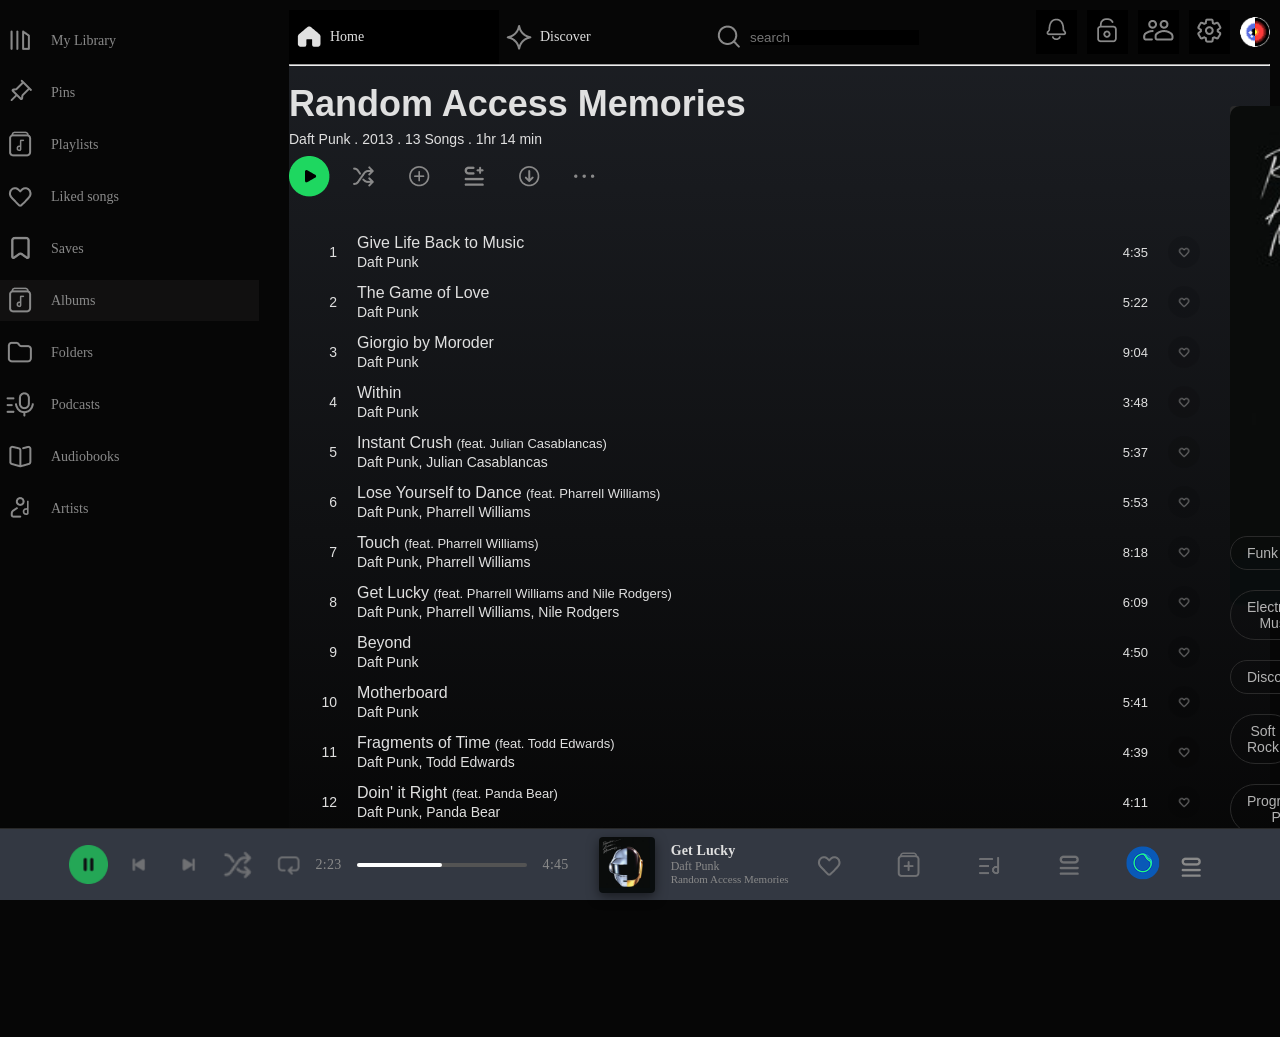
==== commit 8b708a4c: "add library list" ====
--- a/album.html
+++ b/album.html
@@ -30,7 +30,7 @@
                         </div>
                         <div class="each_page">
                             <img src="assets/images/aside/like.png" alt="like icon">
-                            <a href="song.html">Liked songs</a>
+                            <a href="librarypg2.html">Liked songs</a>
                         </div>
                         <div class="each_page">
                             <img src="assets/images/aside/save.png" alt="save icon">
--- a/assets/css/style.css
+++ b/assets/css/style.css
@@ -1752,6 +1752,121 @@
   margin: 0;
   padding: 0;
   box-sizing: border-box;
+}
+
+/* WRAPPER */
+.wrapper {
+  width: 95%;
+  margin: 20px auto;
+}
+
+/* TOPBAR */
+.topbar {
+  display: flex;
+  justify-content: space-between;
+  margin-bottom: 20px;
+}
+
+.plus {
+  width: 40px;
+  height: 40px;
+}
+
+.topbar .right {
+  display: flex;
+  align-items: center;
+  margin-left: 10px;
+  color: #a7a7a7;
+  cursor: pointer;
+  font-size: 14px;
+  gap: 10px;
+}
+
+.right-text {
+  display: flex;
+  align-items: center;
+  margin-left: 10px;
+  gap: 1px;
+}
+
+.topbar .right p {
+  color: #e5e5e5;
+}
+
+/* TABLE HEAD */
+.table-head {
+  display: grid;
+  grid-template-columns: 50px 3fr 2fr 100px 60px;
+  padding: 10px 0;
+  border-bottom: 1px solid #2a2a2a;
+  color: #e5e5e5;
+  font-size: 14px;
+  margin-bottom: 10px;
+}
+
+/* ROW */
+.row {
+  display: grid;
+  grid-template-columns: 50px 3fr 2fr 100px 60px;
+  align-items: center;
+  padding: 12px 0;
+  border-radius: 6px;
+  transition: 0.2s ease;
+}
+
+.row:hover {
+  background: #202020;
+}
+
+/* TITLE COLUMN */
+.title {
+  display: flex;
+  align-items: center;
+  gap: 15px;
+}
+
+.cover {
+  width: 40px;
+  height: 40px;
+  background: #2a2a2a;
+  border-radius: 4px;
+}
+
+.song-name {
+  font-size: 15px;
+}
+
+.artist {
+  font-size: 13px;
+  color: #a7a7a7;
+  margin-top: 3px;
+}
+
+.album {
+  color: #a7a7a7;
+  font-size: 14px;
+}
+
+.duration {
+  color: #a7a7a7;
+  font-size: 14px;
+}
+
+.heart {
+  color: #1db954;
+  font-size: 18px;
+  cursor: pointer;
+  transition: 0.2s;
+}
+
+.heart:hover {
+  transform: scale(1.2);
+}
+
+* {
+  margin: 0;
+  padding: 0;
+  box-sizing: border-box;
   font-family: arial;
 }
 
@@ -1763,33 +1878,39 @@
 /* MAIN */
 .main {
   padding: 40px;
-  overflow: auto;
   background: #202020;
 }
 
 /* SONG HEADER */
-.song-header {
-  display: flex;
-  gap: 40px;
-  margin-bottom: 40px;
-}
-
 .cover img {
   width: 500px;
   height: 500px;
   border-radius: 10px;
 }
 
+.song-header {
+  display: flex;
+  justify-content: space-between;
+  gap: 40px;
+  margin-bottom: 40px;
+  margin-right: 100px;
+}
+
 .song-info h2 {
   font-size: 34px;
   margin-bottom: 15px;
 }
-.song-info .meta {
+.song-info .meta-text {
+  display: flex;
+  align-items: center;
   color: #b3b3b3;
-  margin-bottom: 20px;
-}
-.song-info .meta span {
-  margin-right: 10px;
+}
+.song-info .meta-text img {
+  width: 24px;
+  height: 24px;
+  margin-right: 3px;
+}
+.song-info .meta-text p {
   font-size: 14px;
 }
 .song-info .controls {
@@ -1807,38 +1928,37 @@
 }
 .song-info .controls button.play {
   background: #202020;
-  color: black;
+  color: #000000;
   font-size: 18px;
 }
 .song-info .genres span {
-  border: 1px solid #444;
+  border: 1px solid #2a2a2a;
   padding: 6px 14px;
   border-radius: 20px;
-  margin-right: 10px;
+  margin-right: 5px;
   font-size: 14px;
   color: #b3b3b3;
 }
 .song-info .artists {
-  margin-top: 20px;
-  display: flex;
-  flex-direction: column;
-  gap: 12px;
-}
-.song-info .artist {
-  display: flex;
-  gap: 10px;
-  align-items: center;
-}
-.song-info .artist img {
-  width: 61px;
-  height: 61px;
+  margin-top: 12px;
+  display: flex;
+  flex-direction: column;
+  gap: 1px;
+}
+.song-info .artists {
+  gap: 10px;
+}
+.song-info .artists img {
+  width: 60px;
+  height: 60px;
   border-radius: 50%;
 }
-.song-info .artist p {
-  font-size: 16px;
-}
-.song-info .artist span {
-  font-size: 16px;
+.song-info .artists p {
+  font-size: 14px;
+  color: #e5e5e5;
+}
+.song-info .artists span {
+  font-size: 12px;
   color: #b3b3b3;
 }
 
@@ -1873,190 +1993,6 @@
   margin-bottom: 10px;
 }
 
-/* PLAYER */
-.player {
-  grid-column: 1/3;
-  background: #202020;
-  display: flex;
-  justify-content: space-between;
-  align-items: center;
-  padding: 15px 30px;
-}
-
-.player-left {
-  display: flex;
-  gap: 10px;
-  align-items: center;
-}
-.player-left img {
-  width: 50px;
-}
-.player-left span {
-  color: #b3b3b3;
-  font-size: 12px;
-}
-
-.player-controls {
-  display: flex;
-  gap: 10px;
-  justify-content: center;
-  margin-bottom: 5px;
-}
-.player-controls button {
-  background: none;
-  border: none;
-  color: #e5e5e5;
-  cursor: pointer;
-}
-.player-controls button.play {
-  background: #1db954;
-  width: 35px;
-  height: 35px;
-  border-radius: 50%;
-  color: #202020;
-}
-
-.progress {
-  display: flex;
-  align-items: center;
-  gap: 10px;
-}
-
-.bar {
-  width: 300px;
-  height: 4px;
-  background: #2a2a2a;
-  border-radius: 5px;
-  position: relative;
-}
-
-.fill {
-  width: 40%;
-  height: 100%;
-  background: #1db954;
-  border-radius: 5px;
-}
-
-.player-right {
-  display: flex;
-  gap: 10px;
-}
-.player-right button {
-  background: none;
-  border: none;
-  color: #e5e5e5;
-  cursor: pointer;
-}
-
-.player {
-  position: fixed;
-  bottom: 0;
-  left: 0;
-  width: 100%;
-  height: 81px;
-  border-radius: 10px;
-  background: #202020;
-  display: flex;
-  align-items: center;
-  justify-content: space-between;
-  padding: 0 25px;
-}
-
-/* LEFT */
-.player-left {
-  display: flex;
-  align-items: center;
-  gap: 12px;
-}
-.player-left .song-img img {
-  width: 55px;
-  height: 55px;
-  object-fit: cover;
-}
-.player-left .song-info .title {
-  font-size: 15px;
-}
-.player-left .song-info span {
-  display: block;
-  font-size: 15px;
-  color: #b3b3b3;
-}
-
-/* CENTER */
-.player-center {
-  display: flex;
-  flex-direction: column;
-  align-items: center;
-  gap: 8px;
-}
-
-.controls {
-  display: flex;
-  align-items: center;
-  gap: 16px;
-}
-.controls button {
-  background: none;
-  border: none;
-  color: #b3b3b3;
-  font-size: 20px;
-  cursor: pointer;
-}
-.controls button:hover {
-  color: #e5e5e5;
-}
-.controls .play {
-  width: 36px;
-  height: 36px;
-  border-radius: 50%;
-  background: #1db954;
-  color: black;
-  display: flex;
-  align-items: center;
-  justify-content: center;
-}
-
-/* PROGRESS */
-.progress {
-  display: flex;
-  align-items: center;
-  gap: 10px;
-}
-.progress .time {
-  font-size: 15px;
-  color: #b3b3b3;
-}
-.progress .bar {
-  width: 450px;
-  height: 4px;
-  background: #2a2a2a;
-  border-radius: 5px;
-  position: relative;
-}
-.progress .fill {
-  width: 35%;
-  height: 100%;
-  background: #e5e5e5;
-  border-radius: 5px;
-}
-
-/* RIGHT */
-.player-right {
-  display: flex;
-  align-items: center;
-  gap: 16px;
-}
-.player-right button {
-  background: none;
-  border: none;
-  color: #b3b3b3;
-  font-size: 20px;
-  cursor: pointer;
-}
-.player-right button:hover {
-  color: #e5e5e5;
-}
-
 body {
   background-color: #060606;
 }
